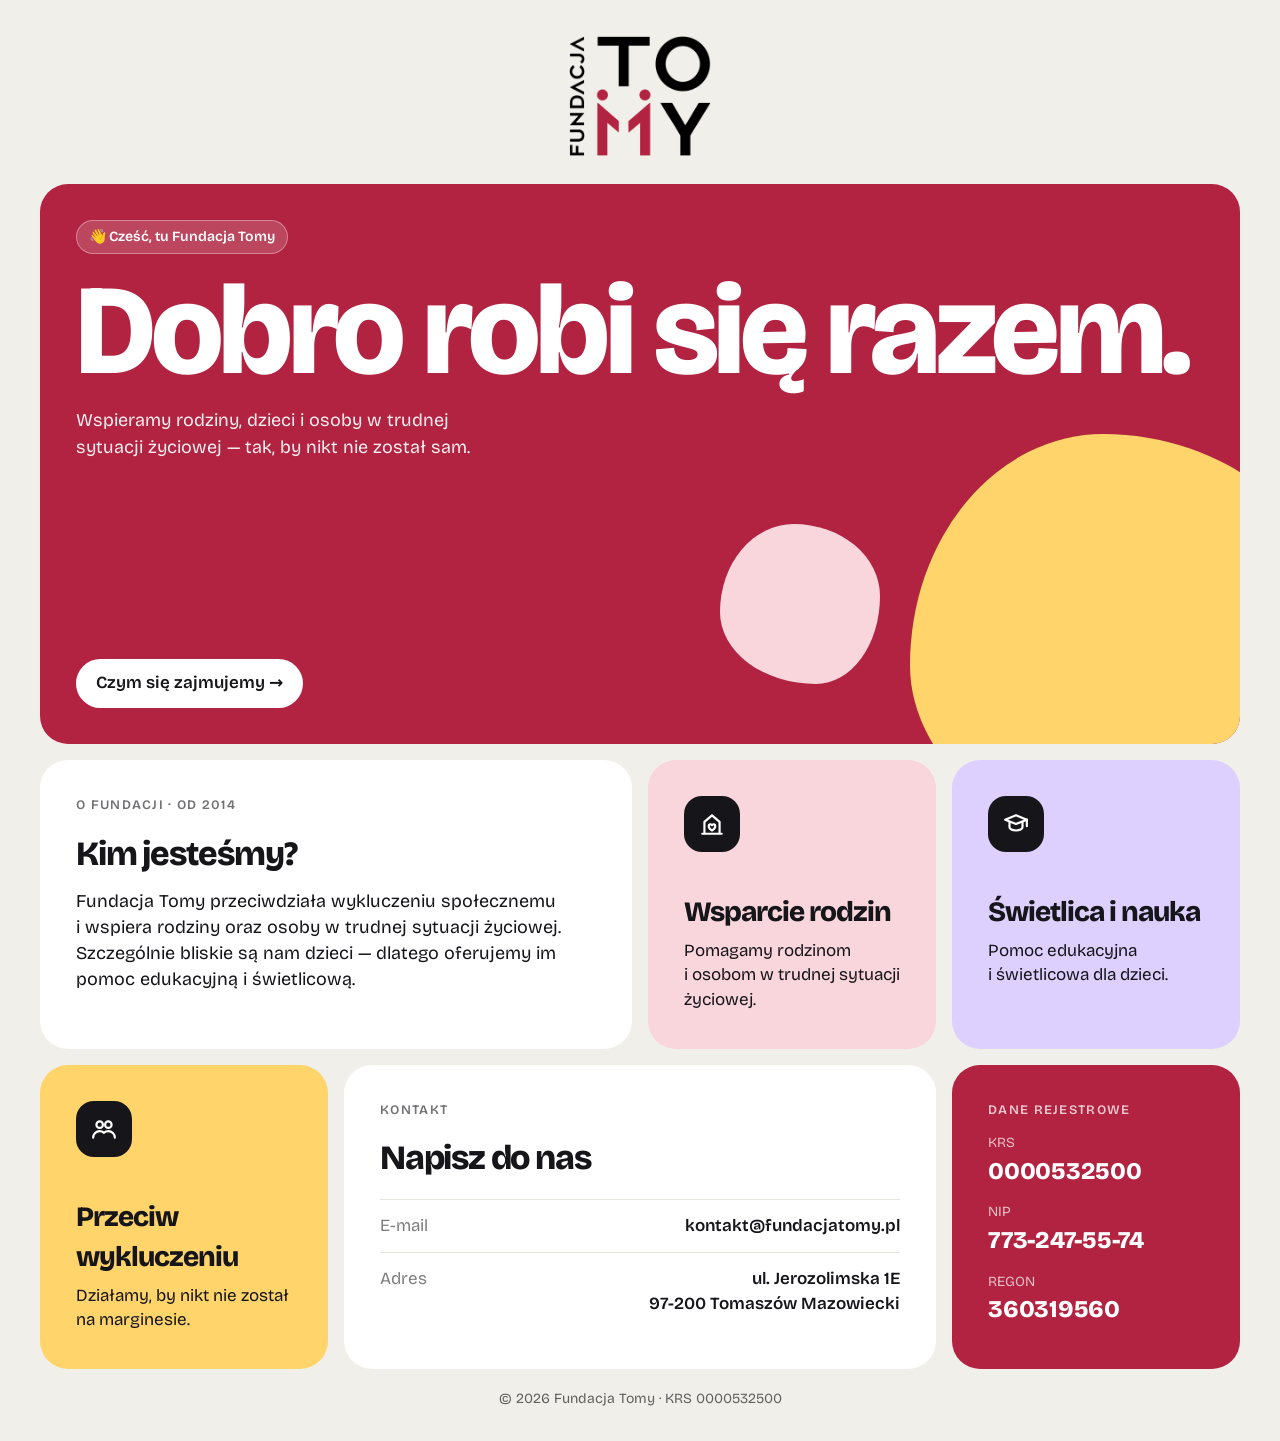
==== site/index.html @ cf445dc7 "Nagłówek: samo logo na środku, bez menu; kafelek z hasłem na całą szerokość Co-Authored-By: Claude O" ====
<!doctype html>
<html lang="pl">
<head>
  <meta charset="utf-8">
  <meta name="viewport" content="width=device-width, initial-scale=1">
  <title>Fundacja Tomy</title>
  <meta name="description" content="Fundacja Tomy przeciwdziała wykluczeniu społecznemu i wspiera rodziny oraz osoby w trudnej sytuacji życiowej, w tym dzieci – pomocą edukacyjną i świetlicową.">
  <meta name="theme-color" content="#b12341">
  <!-- Podgląd linku (Facebook, Messenger, WhatsApp, LinkedIn, X). Adres domeny: zmienić w 3 miejscach, jeśli będzie inny. -->
  <link rel="canonical" href="https://fundacjatomy.pl/">
  <meta property="og:type" content="website">
  <meta property="og:locale" content="pl_PL">
  <meta property="og:site_name" content="Fundacja Tomy">
  <meta property="og:title" content="Fundacja Tomy – Dobro robi się razem">
  <meta property="og:description" content="Wspieramy rodziny, dzieci i osoby w trudnej sytuacji życiowej.">
  <meta property="og:url" content="https://fundacjatomy.pl/">
  <meta property="og:image" content="https://fundacjatomy.pl/img/og-image.jpg">
  <meta property="og:image:width" content="1200">
  <meta property="og:image:height" content="630">
  <meta property="og:image:alt" content="Fundacja Tomy – Dobro robi się razem">
  <meta name="twitter:card" content="summary_large_image">
  <link rel="icon" href="favicon.ico" sizes="48x48">
  <link rel="icon" href="img/favicon.png" type="image/png" sizes="64x64">
  <link rel="icon" href="img/icon-512.png" type="image/png" sizes="512x512">
  <link rel="apple-touch-icon" href="img/apple-touch-icon.png">
  <link rel="preload" href="fonts/bricolage-latin.woff2" as="font" type="font/woff2" crossorigin>
  <link rel="stylesheet" href="css/style.css">
</head>
<body>

<header class="site-header">
  <div class="wrap">
    <div class="bar">
      <a class="lockup" href="/" data-home aria-label="Fundacja Tomy – strona główna">
        <img src="img/logo.png" alt="Fundacja Tomy" width="640" height="541">
      </a>
    </div>
  </div>
</header>

<main class="wrap bento">

  <section class="tile hero">
    <div class="hero-text">
      <span class="chip">👋 Cześć, tu Fundacja Tomy</span>
      <h1>Dobro robi się razem.</h1>
      <p>Wspieramy rodziny, dzieci i&nbsp;osoby w&nbsp;trudnej sytuacji życiowej — tak, by nikt nie został sam.</p>
    </div>
    <div class="hero-cta"><a class="btn light" href="#dzialania">Czym się zajmujemy →</a></div>
    <div class="blob" aria-hidden="true"></div>
    <div class="blob two" aria-hidden="true"></div>
  </section>

  <section class="tile about" id="o-fundacji">
    <div class="k">O fundacji · od 2014</div>
    <h2>Kim jesteśmy?</h2>
    <p>Fundacja Tomy przeciwdziała wykluczeniu społecznemu i&nbsp;wspiera rodziny oraz osoby w&nbsp;trudnej sytuacji życiowej. Szczególnie bliskie są nam dzieci — dlatego oferujemy im pomoc edukacyjną i&nbsp;świetlicową.</p>
  </section>

  <section class="tile act blush" id="dzialania">
    <div class="ico"><svg viewBox="0 0 24 24" aria-hidden="true"><path d="M3 21h18M5 21V10l7-6 7 6v11"/><path d="M12 18s-3-1.8-3-4a1.6 1.6 0 0 1 3-.9 1.6 1.6 0 0 1 3 .9c0 2.2-3 4-3 4z"/></svg></div>
    <h3>Wsparcie rodzin</h3>
    <p>Pomagamy rodzinom i&nbsp;osobom w&nbsp;trudnej sytuacji życiowej.</p>
  </section>

  <section class="tile act lilac">
    <div class="ico"><svg viewBox="0 0 24 24" aria-hidden="true"><path d="M2 8l10-4 10 4-10 4z"/><path d="M6 10v5c0 1.7 2.7 3 6 3s6-1.3 6-3v-5M22 8v6"/></svg></div>
    <h3>Świetlica i&nbsp;nauka</h3>
    <p>Pomoc edukacyjna i&nbsp;świetlicowa dla dzieci.</p>
  </section>

  <section class="tile act sun">
    <div class="ico"><svg viewBox="0 0 24 24" aria-hidden="true"><circle cx="8" cy="8" r="3"/><circle cx="16" cy="8" r="3"/><path d="M2 20c0-3.3 2.7-6 6-6 1.5 0 2.9.6 4 1.5a6 6 0 0 1 4-1.5c3.3 0 6 2.7 6 6"/></svg></div>
    <h3>Przeciw wykluczeniu</h3>
    <p>Działamy, by nikt nie został na marginesie.</p>
  </section>

  <section class="tile contact" id="kontakt">
    <div>
      <div class="k">Kontakt</div>
      <h2>Napisz do nas</h2>
    </div>
    <dl class="rows">
      <div class="row"><dt>E-mail</dt><dd><a href="mailto:kontakt@fundacjatomy.pl">kontakt@fundacjatomy.pl</a></dd></div>
      <div class="row"><dt>Adres</dt><dd>ul. Jerozolimska 1E<br>97-200 Tomaszów Mazowiecki</dd></div>
    </dl>
  </section>

  <section class="tile registry" aria-labelledby="dane">
    <div class="k" id="dane">Dane rejestrowe</div>
    <dl>
      <div><dt>KRS</dt><dd>0000532500</dd></div>
      <div><dt>NIP</dt><dd>773-247-55-74</dd></div>
      <div><dt>REGON</dt><dd>360319560</dd></div>
    </dl>
  </section>

</main>

<footer class="site-footer">
  <p>© <span id="year">2026</span> Fundacja Tomy · KRS 0000532500</p>
</footer>

<script src="js/main.js" defer></script>
</body>
</html>
---- site/css/style.css ----
/* Fundacja Tomy — wariant C (kafelki) */

@font-face {
  font-family: "Bricolage Grotesque";
  src: url("../fonts/bricolage-latin-ext.woff2") format("woff2");
  font-weight: 400 800;
  font-display: swap;
  unicode-range: U+0100-02BA, U+02BD-02C5, U+02C7-02CC, U+02CE-02D7, U+02DD-02FF, U+0304, U+0308, U+0329, U+1D00-1DBF, U+1E00-1E9F, U+1EF2-1EFF, U+2020, U+20A0-20AB, U+20AD-20C4, U+2113, U+2C60-2C7F, U+A720-A7FF;
}
@font-face {
  font-family: "Bricolage Grotesque";
  src: url("../fonts/bricolage-latin.woff2") format("woff2");
  font-weight: 400 800;
  font-display: swap;
  unicode-range: U+0000-00FF, U+0131, U+0152-0153, U+02BB-02BC, U+02C6, U+02DA, U+02DC, U+0304, U+0308, U+0329, U+2000-206F, U+20AC, U+2122, U+2191, U+2193, U+2212, U+2215, U+FEFF, U+FFFD;
}

:root {
  --bg: #f1efe9;
  --ink: #16161a;
  --brand: #b12341;   /* czerwień z logo */
  --blush: #f9d5dc;
  --sun: #ffd46b;
  --lilac: #ddd0ff;
  --line: #e6e4de;
  --r: 28px;
}

* { box-sizing: border-box; }
html { scroll-behavior: smooth; }
body {
  margin: 0;
  background: var(--bg);
  color: var(--ink);
  font-family: "Bricolage Grotesque", system-ui, sans-serif;
  font-size: 17px;
  line-height: 1.45;
  -webkit-font-smoothing: antialiased;
}
a { color: inherit; }
h1, h2, h3 { margin: 0; font-weight: 800; letter-spacing: -0.035em; }
section[id] { scroll-margin-top: 16px; }

.wrap { max-width: 1240px; margin: 0 auto; padding: 0 12px; }

/* ---------- nagłówek ---------- */
.site-header { padding: 20px 0 16px; }
.bar { display: flex; justify-content: center; }
.lockup { display: block; line-height: 0; }
.lockup img { height: 84px; width: auto; }

.btn {
  display: inline-flex; align-items: center; gap: 8px;
  background: var(--ink); color: #fff; text-decoration: none;
  font-weight: 600; border-radius: 999px; padding: 12px 20px;
  transition: transform .15s ease;
}
.btn:hover { transform: translateY(-2px); }
.btn.light { background: #fff; color: var(--ink); }

/* ---------- kafelki ---------- */
.bento { display: grid; gap: 12px; padding-bottom: 12px; }
.tile { border-radius: var(--r); padding: 24px; position: relative; overflow: hidden; }
.k { font-size: 13px; font-weight: 600; text-transform: uppercase; letter-spacing: .1em; opacity: .6; margin-bottom: 14px; }

/* hero */
.hero {
  background: var(--brand); color: #fff; min-height: 520px;
  display: flex; flex-direction: column; justify-content: space-between;
}
.hero-text, .hero-cta { position: relative; z-index: 1; }
.chip {
  display: inline-block; background: rgba(255, 255, 255, .16); border: 1px solid rgba(255, 255, 255, .35);
  border-radius: 999px; padding: 6px 12px; font-size: 14px; font-weight: 600; margin-bottom: 20px;
}
.hero h1 { font-size: clamp(50px, 14vw, 128px); line-height: .9; }
.hero p { font-size: 18px; max-width: 400px; margin: 18px 0 24px; opacity: .92; }
.blob {
  position: absolute; width: 200px; height: 200px; right: -60px; bottom: -60px;
  background: var(--sun); border-radius: 46% 54% 40% 60% / 55% 45% 55% 45%;
  animation: morph 9s ease-in-out infinite;
}
.blob.two { width: 90px; height: 90px; right: 150px; bottom: 30px; background: var(--blush); animation-duration: 12s; }
@keyframes morph {
  50% { border-radius: 60% 40% 55% 45% / 40% 60% 40% 60%; transform: rotate(25deg) scale(1.05); }
}

/* o fundacji */
.about { background: #fff; }
.about h2 { font-size: 34px; margin-bottom: 10px; }
.about p { margin: 0; font-size: 18px; max-width: 620px; }

/* działania */
.act h3 { font-size: 28px; margin: 40px 0 6px; }
.act p { margin: 0; }
.ico {
  width: 56px; height: 56px; border-radius: 18px; background: var(--ink);
  display: grid; place-items: center;
}
.ico svg { width: 26px; height: 26px; fill: none; stroke: #fff; stroke-width: 2; stroke-linecap: round; stroke-linejoin: round; }
.blush { background: var(--blush); }
.lilac { background: var(--lilac); }
.sun { background: var(--sun); }

/* kontakt */
.contact { background: #fff; display: flex; flex-direction: column; gap: 16px; }
.contact h2 { font-size: 34px; }
.rows { margin: 0; }
.row {
  display: flex; justify-content: space-between; gap: 4px 16px; flex-wrap: wrap;
  padding: 14px 0; border-top: 1px solid var(--line);
}
.row dt { opacity: .55; }
.row dd { margin: 0; font-weight: 600; text-align: right; }
.row a { text-decoration: none; }
.row a:hover { color: var(--brand); }

/* dane rejestrowe */
.registry { background: var(--brand); color: #fff; }
.registry .k { opacity: .75; }
.registry dl { margin: 0; display: grid; gap: 14px; }
.registry dt { font-size: 14px; opacity: .7; }
.registry dd { margin: 0; font-size: 24px; font-weight: 800; letter-spacing: -0.01em; }

.site-footer { padding: 20px 12px 32px; font-size: 14px; opacity: .65; text-align: center; }
.site-footer p { margin: 0; }

/* ---------- komputer ---------- */
@media (min-width: 900px) {
  .wrap { padding: 0 20px; }
  .site-header { padding: 36px 0 28px; }

  .bento { grid-template-columns: repeat(4, 1fr); gap: 16px; }
  .tile { padding: 36px; }

  .hero { grid-column: 1 / -1; min-height: 560px; }
  .blob { width: 420px; height: 420px; right: -90px; bottom: -110px; }
  .blob.two { width: 160px; height: 160px; right: 360px; bottom: 60px; }
  .lockup img { height: 120px; }

  .about { grid-column: span 2; }
  .contact { grid-column: span 2; }
}

@media (prefers-reduced-motion: reduce) {
  .blob { animation: none; }
  html { scroll-behavior: auto; }
}

/* strona 404 */
@media (min-width: 900px) {
  .hero.error { min-height: 560px; }
}
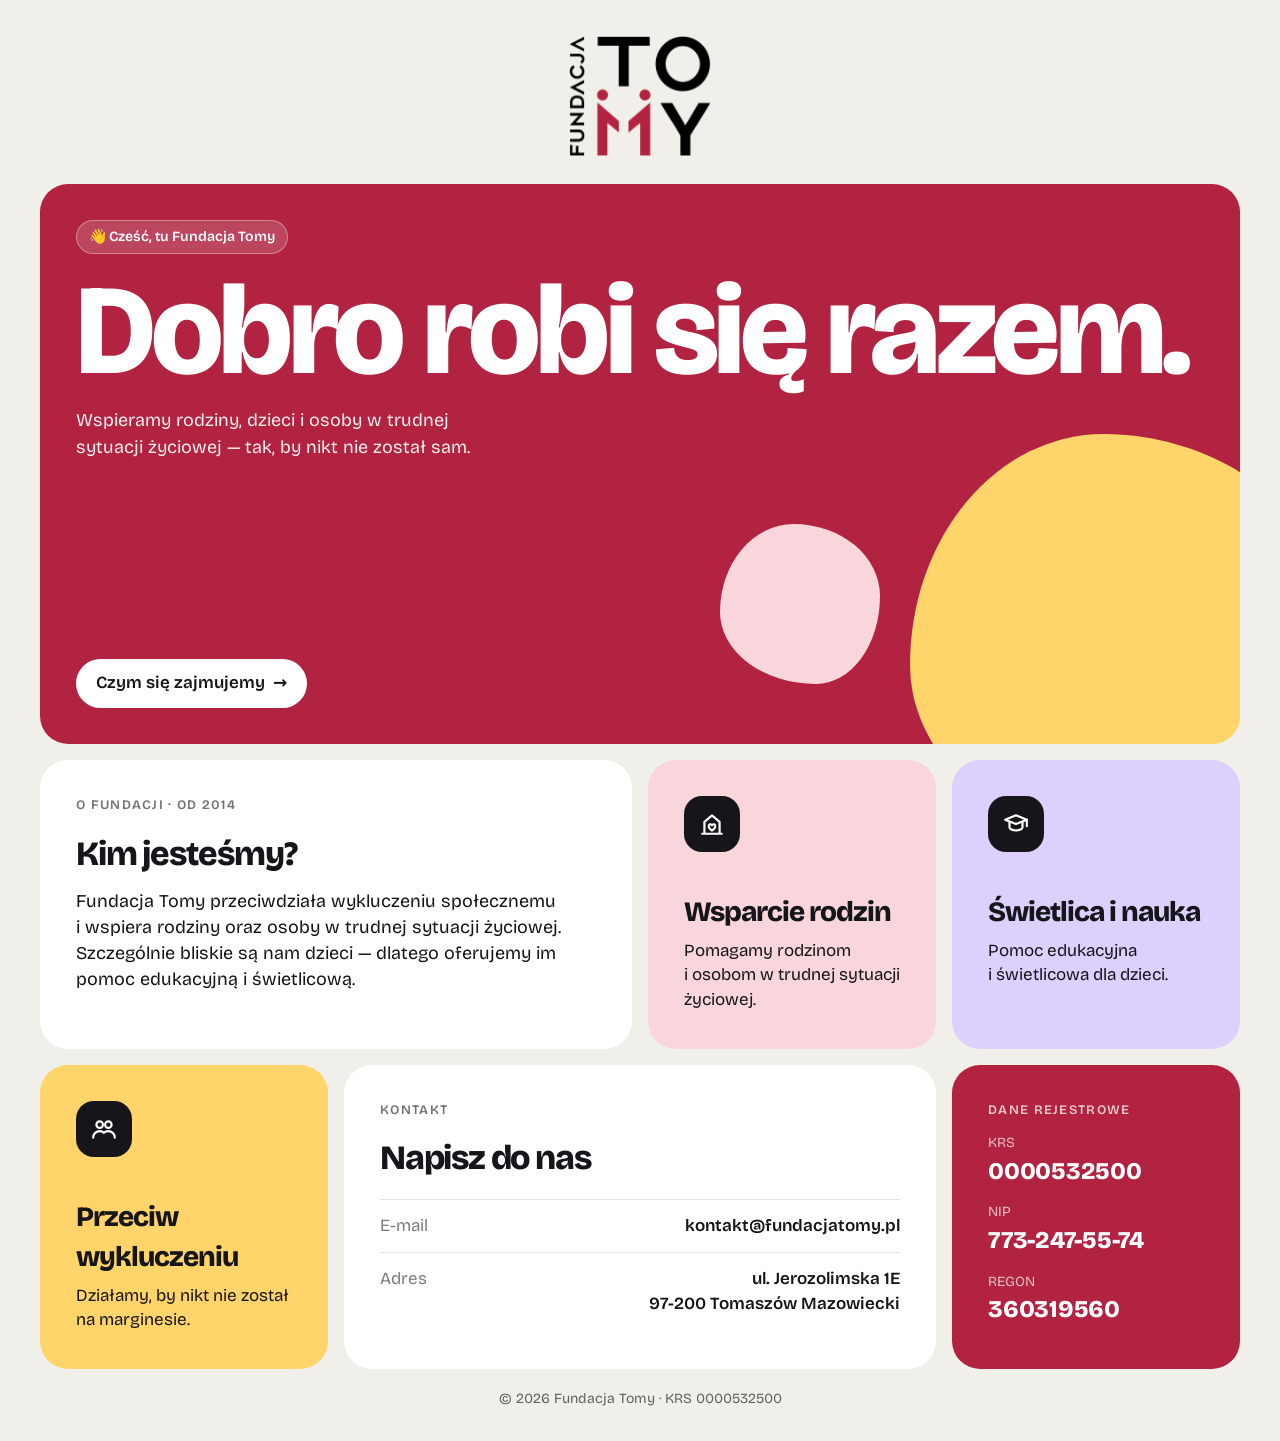
==== commit 8553b874: "Delikatne animacje: logo, hasło słowo po słowie, kafelki przy przewijaniu, ikony, hover, ruch plamy " ====
--- a/site/index.html
+++ b/site/index.html
@@ -14,9 +14,10 @@
   <meta property="og:title" content="Fundacja Tomy – Dobro robi się razem">
   <meta property="og:description" content="Wspieramy rodziny, dzieci i osoby w trudnej sytuacji życiowej.">
   <meta property="og:url" content="https://fundacjatomy.pl/">
-  <meta property="og:image" content="https://fundacjatomy.pl/img/og-image.jpg">
-  <meta property="og:image:width" content="1200">
-  <meta property="og:image:height" content="630">
+  <meta property="og:image" content="https://fundacjatomy.pl/img/og-image.png">
+  <meta property="og:image:type" content="image/png">
+  <meta property="og:image:width" content="2400">
+  <meta property="og:image:height" content="1260">
   <meta property="og:image:alt" content="Fundacja Tomy – Dobro robi się razem">
   <meta name="twitter:card" content="summary_large_image">
   <link rel="icon" href="favicon.ico" sizes="48x48">
@@ -25,6 +26,16 @@
   <link rel="apple-touch-icon" href="img/apple-touch-icon.png">
   <link rel="preload" href="fonts/bricolage-latin.woff2" as="font" type="font/woff2" crossorigin>
   <link rel="stylesheet" href="css/style.css">
+  <script>
+    /* Animacje kafelków przy przewijaniu: włącz od razu (bez mignięcia treści),
+       ale tylko gdy ktoś nie wyłączył animacji w systemie. Zabezpieczenie: jeśli
+       js/main.js się nie wczyta, po 3 s treść i tak się pokaże. */
+    (function (d) {
+      if (!window.matchMedia || matchMedia('(prefers-reduced-motion: reduce)').matches || !('IntersectionObserver' in window)) return;
+      d.classList.add('js-anim');
+      setTimeout(function () { if (!d.classList.contains('anim-ready')) d.classList.remove('js-anim'); }, 3000);
+    })(document.documentElement);
+  </script>
 </head>
 <body>
 
@@ -43,10 +54,10 @@
   <section class="tile hero">
     <div class="hero-text">
       <span class="chip">👋 Cześć, tu Fundacja Tomy</span>
-      <h1>Dobro robi się razem.</h1>
+      <h1><span class="w" style="--i:0">Dobro</span> <span class="w" style="--i:1">robi</span> <span class="w" style="--i:2">się</span> <span class="w" style="--i:3">razem.</span></h1>
       <p>Wspieramy rodziny, dzieci i&nbsp;osoby w&nbsp;trudnej sytuacji życiowej — tak, by nikt nie został sam.</p>
     </div>
-    <div class="hero-cta"><a class="btn light" href="#dzialania">Czym się zajmujemy →</a></div>
+    <div class="hero-cta"><a class="btn light" href="#dzialania">Czym się zajmujemy <span class="arr" aria-hidden="true">→</span></a></div>
     <div class="blob" aria-hidden="true"></div>
     <div class="blob two" aria-hidden="true"></div>
   </section>
--- a/site/css/style.css
+++ b/site/css/style.css
@@ -65,7 +65,11 @@
 
 /* hero */
 .hero {
-  background: var(--brand); color: #fff; min-height: 520px;
+  /* W prawym dolnym rogu, pod żółtą plamą, tło też jest żółte: inaczej na zaokrąglonej
+     krawędzi rogu prześwituje cienka czerwona obwódka spod plamy. */
+  --under-blob: 125px; /* promień żółtego pola w rogu – zawsze mniejszy niż plama */
+  background: radial-gradient(circle at 100% 100%, var(--sun) 0 var(--under-blob), var(--brand) calc(var(--under-blob) + 1px));
+  color: #fff; min-height: 520px;
   display: flex; flex-direction: column; justify-content: space-between;
 }
 .hero-text, .hero-cta { position: relative; z-index: 1; }
@@ -133,7 +137,7 @@
   .bento { grid-template-columns: repeat(4, 1fr); gap: 16px; }
   .tile { padding: 36px; }
 
-  .hero { grid-column: 1 / -1; min-height: 560px; }
+  .hero { grid-column: 1 / -1; min-height: 560px; --under-blob: 180px; }
   .blob { width: 420px; height: 420px; right: -90px; bottom: -110px; }
   .blob.two { width: 160px; height: 160px; right: 360px; bottom: 60px; }
   .lockup img { height: 120px; }
@@ -151,3 +155,58 @@
 @media (min-width: 900px) {
   .hero.error { min-height: 560px; }
 }
+
+/* ---------- animacje ---------- */
+
+/* Logo: łagodne pojawienie się */
+.lockup img { animation: a-logo .9s cubic-bezier(.2,.7,.2,1) both; }
+@keyframes a-logo { from { opacity: 0; transform: translateY(-8px) scale(.94); } }
+
+/* Hasło: słowa wjeżdżają po kolei; potem opis i przycisk */
+.hero h1 .w {
+  display: inline-block; opacity: 0; transform: translateY(.4em);
+  animation: a-word .8s cubic-bezier(.2,.7,.2,1) forwards;
+  animation-delay: calc(300ms + var(--i) * 110ms);
+}
+@keyframes a-word { to { opacity: 1; transform: none; } }
+.hero .chip { animation: a-fade .8s ease .15s both; }
+.hero p { animation: a-fade .8s ease .75s both; }
+.hero-cta { animation: a-fade .8s ease .9s both; }
+@keyframes a-fade { from { opacity: 0; transform: translateY(10px); } }
+
+/* Kafelki: pojawiają się przy przewijaniu, po kolei (klasy ustawia js/main.js) */
+.js-anim .tile:not(.hero) {
+  opacity: 0; transform: translateY(28px);
+  transition: opacity .7s ease, transform .8s cubic-bezier(.2,.7,.2,1);
+  transition-delay: var(--d, 0ms);
+}
+.js-anim .tile.is-in { opacity: 1; transform: none; }
+
+/* Ikony: jedno krótkie „podskoczenie”, gdy kafelek się pojawi */
+.js-anim .tile.is-in .ico { animation: a-pop .6s cubic-bezier(.3,1.6,.5,1) both; animation-delay: calc(var(--d, 0ms) + 250ms); }
+@keyframes a-pop { from { transform: scale(.6) rotate(-12deg); } }
+
+/* Różowa plama: ruch przy przewijaniu (ustawia js/main.js przez właściwość translate) */
+.blob.two { will-change: translate; }
+
+/* Najechanie myszką (tylko urządzenia z myszką) */
+@media (hover: hover) {
+  .tile.act, .tile.about, .tile.contact, .tile.registry { transition: transform .35s cubic-bezier(.2,.7,.2,1), box-shadow .35s ease; }
+  /* po zakończeniu wjazdu (klasa .settled) kafelek reaguje na mysz od razu, bez opóźnienia */
+  .js-anim .tile.settled { transition: transform .35s cubic-bezier(.2,.7,.2,1), box-shadow .35s ease; transition-delay: 0ms; }
+  .tile.act:hover, .tile.about:hover, .tile.contact:hover, .tile.registry:hover { transform: translateY(-6px); box-shadow: 0 18px 40px rgba(0,0,0,.08); }
+  .ico { transition: transform .35s cubic-bezier(.3,1.6,.5,1); }
+  .tile.act:hover .ico { transform: rotate(-8deg) scale(1.1); }
+  .btn .arr { display: inline-block; transition: transform .25s ease; }
+  .btn:hover .arr { transform: translateX(5px); }
+  .btn:hover .arr.back { transform: translateX(-5px); }
+  .row dd a { background: linear-gradient(currentColor, currentColor) 0 100% / 0 1px no-repeat; transition: background-size .3s ease; }
+  .row dd a:hover { background-size: 100% 1px; }
+}
+
+/* Osoby, które w systemie wyłączyły animacje, nie zobaczą żadnej z nich */
+@media (prefers-reduced-motion: reduce) {
+  .lockup img, .hero h1 .w, .hero .chip, .hero p, .hero-cta, .tile .ico { animation: none !important; opacity: 1 !important; transform: none !important; }
+  .tile, .ico, .btn .arr { transition: none !important; }
+  .tile:hover, .tile:hover .ico, .btn:hover .arr { transform: none !important; }
+}
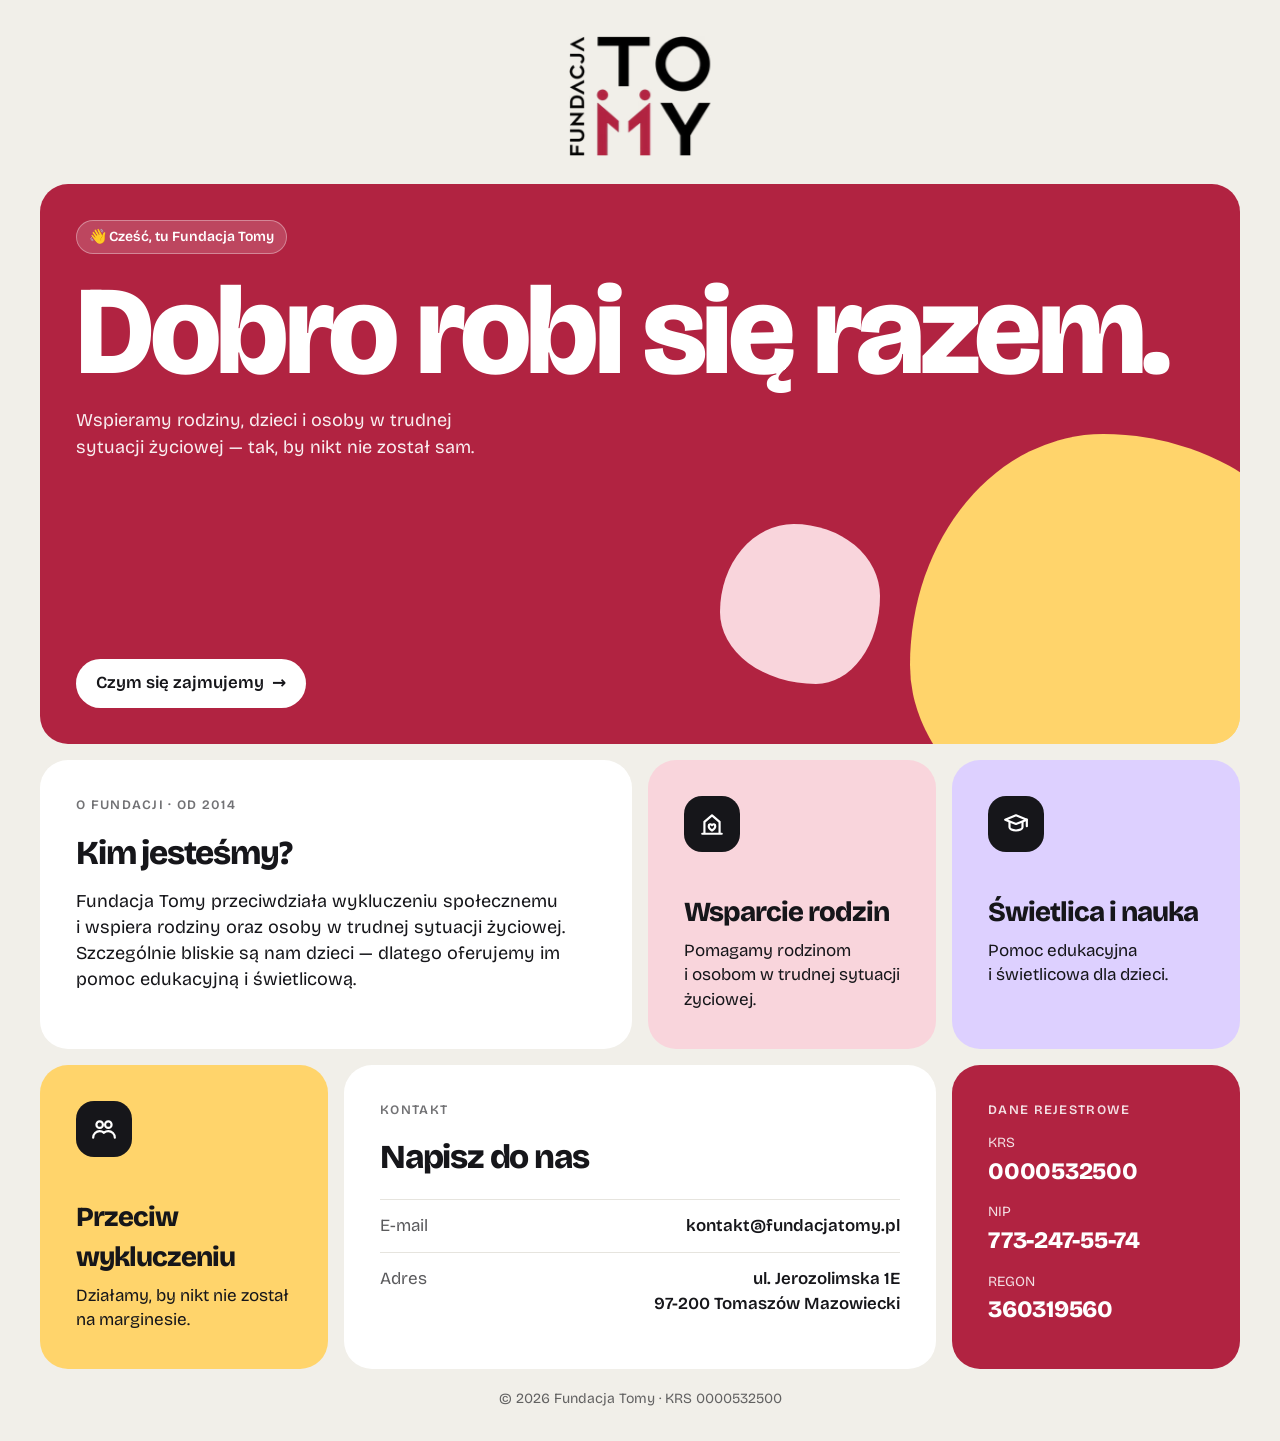
==== commit 62e923a0: "Poprawki według Modern Web Guidance: kontrast, animacje, logo, typografia - Kontrast etykiet (E-mail" ====
--- a/site/index.html
+++ b/site/index.html
@@ -3,6 +3,8 @@
 <head>
   <meta charset="utf-8">
   <meta name="viewport" content="width=device-width, initial-scale=1">
+  <!-- iOS/Safari: nie zamieniaj numerów (KRS, NIP, REGON) na linki do dzwonienia -->
+  <meta name="format-detection" content="telephone=no">
   <title>Fundacja Tomy</title>
   <meta name="description" content="Fundacja Tomy przeciwdziała wykluczeniu społecznemu i wspiera rodziny oraz osoby w trudnej sytuacji życiowej, w tym dzieci – pomocą edukacyjną i świetlicową.">
   <meta name="theme-color" content="#b12341">
@@ -25,7 +27,42 @@
   <link rel="icon" href="img/icon-512.png" type="image/png" sizes="512x512">
   <link rel="apple-touch-icon" href="img/apple-touch-icon.png">
   <link rel="preload" href="fonts/bricolage-latin.woff2" as="font" type="font/woff2" crossorigin>
-  <link rel="stylesheet" href="css/style.css">
+  <link rel="stylesheet" href="css/style.css?v=__HASH__">
+  <!-- Dane o fundacji dla wyszukiwarek (e-mail celowo pominięty — ochrona przed spamem) -->
+  <script type="application/ld+json">
+{
+    "@context": "https://schema.org",
+    "@type": "NGO",
+    "name": "Fundacja Tomy",
+    "url": "https://fundacjatomy.pl/",
+    "logo": "https://fundacjatomy.pl/img/logo.png",
+    "image": "https://fundacjatomy.pl/img/og-image.png",
+    "description": "Fundacja Tomy przeciwdziała wykluczeniu społecznemu i wspiera rodziny oraz osoby w trudnej sytuacji życiowej, w tym dzieci – pomocą edukacyjną i świetlicową.",
+    "foundingDate": "2014",
+    "address": {
+      "@type": "PostalAddress",
+      "streetAddress": "ul. Jerozolimska 1E",
+      "postalCode": "97-200",
+      "addressLocality": "Tomaszów Mazowiecki",
+      "addressCountry": "PL"
+    },
+    "taxID": "7732475574",
+    "identifier": [
+      {
+        "@type": "PropertyValue",
+        "propertyID": "KRS",
+        "value": "0000532500"
+      },
+      {
+        "@type": "PropertyValue",
+        "propertyID": "REGON",
+        "value": "360319560"
+      }
+    ]
+  }
+  </script>
+  <!-- Statystyki odwiedzin (bez plików cookies) -->
+  <script defer src="https://mws03-53316.wykr.es/script.js" data-website-id="fbcc245c-0dd4-407d-a402-e02e55973292"></script>
   <script>
     /* Animacje kafelków przy przewijaniu: włącz od razu (bez mignięcia treści),
        ale tylko gdy ktoś nie wyłączył animacji w systemie. Zabezpieczenie: jeśli
@@ -43,7 +80,11 @@
   <div class="wrap">
     <div class="bar">
       <a class="lockup" href="/" data-home aria-label="Fundacja Tomy – strona główna">
-        <img src="img/logo.png" alt="Fundacja Tomy" width="640" height="541">
+        <picture>
+          <source type="image/avif" srcset="img/logo-150.avif 150w, img/logo-300.avif 300w" sizes="(min-width: 900px) 142px, 100px">
+          <source type="image/webp" srcset="img/logo-150.webp 150w, img/logo-300.webp 300w" sizes="(min-width: 900px) 142px, 100px">
+          <img src="img/logo-300.png" alt="Fundacja Tomy" width="300" height="254">
+        </picture>
       </a>
     </div>
   </div>
@@ -92,7 +133,7 @@
       <h2>Napisz do nas</h2>
     </div>
     <dl class="rows">
-      <div class="row"><dt>E-mail</dt><dd><a href="mailto:kontakt@fundacjatomy.pl">kontakt@fundacjatomy.pl</a></dd></div>
+      <div class="row"><dt>E-mail</dt><dd><a class="js-mail" data-u="tkatnok" data-d="lp.ymotajcadnuf" href="#kontakt">kontakt (małpa) fundacjatomy.pl</a></dd></div>
       <div class="row"><dt>Adres</dt><dd>ul. Jerozolimska 1E<br>97-200 Tomaszów Mazowiecki</dd></div>
     </dl>
   </section>
@@ -112,6 +153,6 @@
   <p>© <span id="year">2026</span> Fundacja Tomy · KRS 0000532500</p>
 </footer>
 
-<script src="js/main.js" defer></script>
+<script src="js/main.js?v=__HASH__" defer></script>
 </body>
 </html>
--- a/site/css/style.css
+++ b/site/css/style.css
@@ -27,18 +27,22 @@
 }
 
 * { box-sizing: border-box; }
-html { scroll-behavior: smooth; }
 body {
   margin: 0;
   background: var(--bg);
   color: var(--ink);
   font-family: "Bricolage Grotesque", system-ui, sans-serif;
-  font-size: 17px;
+  /* Rozmiary pisma w rem: strona uwzględnia powiększenie czcionki ustawione w przeglądarce (1rem = zwykle 16px) */
+  font-size: 1.0625rem; /* 17px */
+  /* Zanim wczyta się Bricolage, czcionka zastępcza jest skalowana do tej samej wysokości małych liter
+     (0.52 = wysokość „x” w Bricolage), więc tekst prawie nie przeskakuje przy podmianie czcionki. */
+  font-size-adjust: 0.52;
   line-height: 1.45;
   -webkit-font-smoothing: antialiased;
 }
 a { color: inherit; }
-h1, h2, h3 { margin: 0; font-weight: 800; letter-spacing: -0.035em; }
+h1, h2, h3 { margin: 0; font-weight: 800; letter-spacing: -0.035em; text-wrap: balance; }
+p { text-wrap: pretty; } /* bez pojedynczego słowa w ostatniej linii */
 section[id] { scroll-margin-top: 16px; }
 
 .wrap { max-width: 1240px; margin: 0 auto; padding: 0 12px; }
@@ -53,15 +57,13 @@
   display: inline-flex; align-items: center; gap: 8px;
   background: var(--ink); color: #fff; text-decoration: none;
   font-weight: 600; border-radius: 999px; padding: 12px 20px;
-  transition: transform .15s ease;
-}
-.btn:hover { transform: translateY(-2px); }
+}
 .btn.light { background: #fff; color: var(--ink); }
 
 /* ---------- kafelki ---------- */
 .bento { display: grid; gap: 12px; padding-bottom: 12px; }
 .tile { border-radius: var(--r); padding: 24px; position: relative; overflow: hidden; }
-.k { font-size: 13px; font-weight: 600; text-transform: uppercase; letter-spacing: .1em; opacity: .6; margin-bottom: 14px; }
+.k { font-size: .8125rem; font-weight: 600; text-transform: uppercase; letter-spacing: .1em; opacity: .6; margin-bottom: 14px; }
 
 /* hero */
 .hero {
@@ -75,27 +77,25 @@
 .hero-text, .hero-cta { position: relative; z-index: 1; }
 .chip {
   display: inline-block; background: rgba(255, 255, 255, .16); border: 1px solid rgba(255, 255, 255, .35);
-  border-radius: 999px; padding: 6px 12px; font-size: 14px; font-weight: 600; margin-bottom: 20px;
-}
-.hero h1 { font-size: clamp(50px, 14vw, 128px); line-height: .9; }
-.hero p { font-size: 18px; max-width: 400px; margin: 18px 0 24px; opacity: .92; }
+  border-radius: 999px; padding: 6px 12px; font-size: .875rem; font-weight: 600; margin-bottom: 20px;
+}
+/* Rośnie z szerokością ekranu, ale w granicach 52–128px; część w rem sprawia, że reaguje też na powiększenie */
+.hero h1 { font-size: clamp(3.25rem, .5rem + 12.5vw, 8rem); line-height: .9; }
+.hero h1 .w { display: inline-block; }
+.hero p { font-size: 1.125rem; max-width: 400px; margin: 18px 0 24px; opacity: .92; }
 .blob {
   position: absolute; width: 200px; height: 200px; right: -60px; bottom: -60px;
   background: var(--sun); border-radius: 46% 54% 40% 60% / 55% 45% 55% 45%;
-  animation: morph 9s ease-in-out infinite;
-}
-.blob.two { width: 90px; height: 90px; right: 150px; bottom: 30px; background: var(--blush); animation-duration: 12s; }
-@keyframes morph {
-  50% { border-radius: 60% 40% 55% 45% / 40% 60% 40% 60%; transform: rotate(25deg) scale(1.05); }
-}
+}
+.blob.two { width: 90px; height: 90px; right: 150px; bottom: 30px; background: var(--blush); }
 
 /* o fundacji */
 .about { background: #fff; }
-.about h2 { font-size: 34px; margin-bottom: 10px; }
-.about p { margin: 0; font-size: 18px; max-width: 620px; }
+.about h2 { font-size: 2.125rem; margin-bottom: 10px; }
+.about p { margin: 0; font-size: 1.125rem; max-width: 620px; }
 
 /* działania */
-.act h3 { font-size: 28px; margin: 40px 0 6px; }
+.act h3 { font-size: 1.75rem; margin: 40px 0 6px; }
 .act p { margin: 0; }
 .ico {
   width: 56px; height: 56px; border-radius: 18px; background: var(--ink);
@@ -108,25 +108,25 @@
 
 /* kontakt */
 .contact { background: #fff; display: flex; flex-direction: column; gap: 16px; }
-.contact h2 { font-size: 34px; }
+.contact h2 { font-size: 2.125rem; }
 .rows { margin: 0; }
 .row {
   display: flex; justify-content: space-between; gap: 4px 16px; flex-wrap: wrap;
   padding: 14px 0; border-top: 1px solid var(--line);
 }
-.row dt { opacity: .55; }
+.row dt { opacity: .7; } /* nie mniej niż .7 – inaczej za słaby kontrast */
 .row dd { margin: 0; font-weight: 600; text-align: right; }
 .row a { text-decoration: none; }
 .row a:hover { color: var(--brand); }
 
-/* dane rejestrowe */
+/* dane rejestrowe (przezroczystość nie mniejsza niż .85 – inaczej za słaby kontrast na czerwieni) */
 .registry { background: var(--brand); color: #fff; }
-.registry .k { opacity: .75; }
+.registry .k { opacity: .85; }
 .registry dl { margin: 0; display: grid; gap: 14px; }
-.registry dt { font-size: 14px; opacity: .7; }
-.registry dd { margin: 0; font-size: 24px; font-weight: 800; letter-spacing: -0.01em; }
-
-.site-footer { padding: 20px 12px 32px; font-size: 14px; opacity: .65; text-align: center; }
+.registry dt { font-size: .875rem; opacity: .85; }
+.registry dd { margin: 0; font-size: 1.5rem; font-weight: 800; letter-spacing: -0.01em; }
+
+.site-footer { padding: 20px 12px 32px; font-size: .875rem; opacity: .65; text-align: center; }
 .site-footer p { margin: 0; }
 
 /* ---------- komputer ---------- */
@@ -146,67 +146,85 @@
   .contact { grid-column: span 2; }
 }
 
-@media (prefers-reduced-motion: reduce) {
-  .blob { animation: none; }
-  html { scroll-behavior: auto; }
-}
-
 /* strona 404 */
 @media (min-width: 900px) {
   .hero.error { min-height: 560px; }
 }
 
-/* ---------- animacje ---------- */
-
-/* Logo: łagodne pojawienie się */
-.lockup img { animation: a-logo .9s cubic-bezier(.2,.7,.2,1) both; }
-@keyframes a-logo { from { opacity: 0; transform: translateY(-8px) scale(.94); } }
-
-/* Hasło: słowa wjeżdżają po kolei; potem opis i przycisk */
-.hero h1 .w {
-  display: inline-block; opacity: 0; transform: translateY(.4em);
-  animation: a-word .8s cubic-bezier(.2,.7,.2,1) forwards;
-  animation-delay: calc(300ms + var(--i) * 110ms);
-}
-@keyframes a-word { to { opacity: 1; transform: none; } }
-.hero .chip { animation: a-fade .8s ease .15s both; }
-.hero p { animation: a-fade .8s ease .75s both; }
-.hero-cta { animation: a-fade .8s ease .9s both; }
-@keyframes a-fade { from { opacity: 0; transform: translateY(10px); } }
-
-/* Kafelki: pojawiają się przy przewijaniu, po kolei (klasy ustawia js/main.js) */
-.js-anim .tile:not(.hero) {
-  opacity: 0; transform: translateY(28px);
-  transition: opacity .7s ease, transform .8s cubic-bezier(.2,.7,.2,1);
-  transition-delay: var(--d, 0ms);
-}
-.js-anim .tile.is-in { opacity: 1; transform: none; }
-
-/* Ikony: jedno krótkie „podskoczenie”, gdy kafelek się pojawi */
-.js-anim .tile.is-in .ico { animation: a-pop .6s cubic-bezier(.3,1.6,.5,1) both; animation-delay: calc(var(--d, 0ms) + 250ms); }
-@keyframes a-pop { from { transform: scale(.6) rotate(-12deg); } }
-
-/* Różowa plama: ruch przy przewijaniu (ustawia js/main.js przez właściwość translate) */
-.blob.two { will-change: translate; }
-
-/* Najechanie myszką (tylko urządzenia z myszką) */
+/* Najechanie myszką (tylko urządzenia z myszką) – bez ruchu, więc dla wszystkich */
 @media (hover: hover) {
+  .tile.act, .tile.about, .tile.contact, .tile.registry { transition: box-shadow .35s ease; }
+  .tile.act:hover, .tile.about:hover, .tile.contact:hover, .tile.registry:hover { box-shadow: 0 18px 40px rgba(0,0,0,.08); }
+  .row dd a { background: linear-gradient(currentColor, currentColor) 0 100% / 0 1px no-repeat; transition: background-size .3s ease; }
+  .row dd a:hover { background-size: 100% 1px; }
+}
+
+/* ---------- animacje ----------
+   Wszystko poniżej działa tylko wtedy, gdy ktoś NIE wyłączył animacji w systemie.
+   Domyślnie strona jest nieruchoma, a ruch jest dodatkiem. */
+@media (prefers-reduced-motion: no-preference) {
+  html { scroll-behavior: smooth; }
+
+  /* Logo: łagodne pojawienie się */
+  .lockup img { animation: a-logo .9s cubic-bezier(.2,.7,.2,1) both; }
+  @keyframes a-logo { from { opacity: 0; transform: translateY(-8px) scale(.94); } }
+
+  /* Hasło: słowa wjeżdżają po kolei; potem opis i przycisk */
+  .hero h1 .w {
+    animation: a-word .8s cubic-bezier(.2,.7,.2,1) both;
+    animation-delay: calc(300ms + var(--i) * 110ms);
+  }
+  @keyframes a-word { from { opacity: 0; transform: translateY(.4em); } }
+  .hero .chip { animation: a-fade .8s ease .15s both; }
+  .hero p { animation: a-fade .8s ease .75s both; }
+  .hero-cta { animation: a-fade .8s ease .9s both; }
+  @keyframes a-fade { from { opacity: 0; transform: translateY(10px); } }
+
+  /* Plamy: jedna zmiana kształtu po wejściu na stronę, potem stoją */
+  .blob { animation: morph 9s ease-in-out; }
+  .blob.two { animation-duration: 12s; }
+  @keyframes morph {
+    50% { border-radius: 60% 40% 55% 45% / 40% 60% 40% 60%; transform: rotate(25deg) scale(1.05); }
+  }
+
+  /* Różowa plama: przy przewijaniu unosi się szybciej niż strona (efekt głębi).
+     Robi to sama przeglądarka (animacja sterowana przewijaniem); w starszych przeglądarkach
+     to samo robi js/main.js. Żółta plama stoi w miejscu — zakrywa róg kafelka (patrz .hero). */
+  .blob.two { will-change: translate; }
+  @supports ((animation-timeline: scroll()) and (animation-range: entry)) {
+    .hero .blob.two {
+      animation: morph 12s ease-in-out, a-rise linear both;
+      /* timeline i range po skrócie "animation", bo skrót by je wyzerował */
+      animation-timeline: auto, scroll(root);
+      animation-range: normal, 0px 900px;
+    }
+    @keyframes a-rise { to { translate: 0 -225px; } }
+  }
+
+  /* Kafelki: pojawiają się przy przewijaniu, po kolei (klasy ustawia js/main.js) */
+  .js-anim .tile:not(.hero) {
+    opacity: 0; transform: translateY(28px);
+    transition: opacity .7s ease, transform .8s cubic-bezier(.2,.7,.2,1);
+    transition-delay: var(--d, 0ms);
+  }
+  .js-anim .tile.is-in { opacity: 1; transform: none; }
+
+  /* Ikony: jedno krótkie „podskoczenie”, gdy kafelek się pojawi */
+  .js-anim .tile.is-in .ico { animation: a-pop .6s cubic-bezier(.3,1.6,.5,1) both; animation-delay: calc(var(--d, 0ms) + 250ms); }
+  @keyframes a-pop { from { transform: scale(.6) rotate(-12deg); } }
+}
+
+/* Ruch po najechaniu myszką */
+@media (hover: hover) and (prefers-reduced-motion: no-preference) {
+  .btn { transition: transform .15s ease; }
+  .btn:hover { transform: translateY(-2px); }
   .tile.act, .tile.about, .tile.contact, .tile.registry { transition: transform .35s cubic-bezier(.2,.7,.2,1), box-shadow .35s ease; }
   /* po zakończeniu wjazdu (klasa .settled) kafelek reaguje na mysz od razu, bez opóźnienia */
   .js-anim .tile.settled { transition: transform .35s cubic-bezier(.2,.7,.2,1), box-shadow .35s ease; transition-delay: 0ms; }
-  .tile.act:hover, .tile.about:hover, .tile.contact:hover, .tile.registry:hover { transform: translateY(-6px); box-shadow: 0 18px 40px rgba(0,0,0,.08); }
+  .tile.act:hover, .tile.about:hover, .tile.contact:hover, .tile.registry:hover { transform: translateY(-6px); }
   .ico { transition: transform .35s cubic-bezier(.3,1.6,.5,1); }
   .tile.act:hover .ico { transform: rotate(-8deg) scale(1.1); }
   .btn .arr { display: inline-block; transition: transform .25s ease; }
   .btn:hover .arr { transform: translateX(5px); }
   .btn:hover .arr.back { transform: translateX(-5px); }
-  .row dd a { background: linear-gradient(currentColor, currentColor) 0 100% / 0 1px no-repeat; transition: background-size .3s ease; }
-  .row dd a:hover { background-size: 100% 1px; }
-}
-
-/* Osoby, które w systemie wyłączyły animacje, nie zobaczą żadnej z nich */
-@media (prefers-reduced-motion: reduce) {
-  .lockup img, .hero h1 .w, .hero .chip, .hero p, .hero-cta, .tile .ico { animation: none !important; opacity: 1 !important; transform: none !important; }
-  .tile, .ico, .btn .arr { transition: none !important; }
-  .tile:hover, .tile:hover .ico, .btn:hover .arr { transform: none !important; }
-}
+}
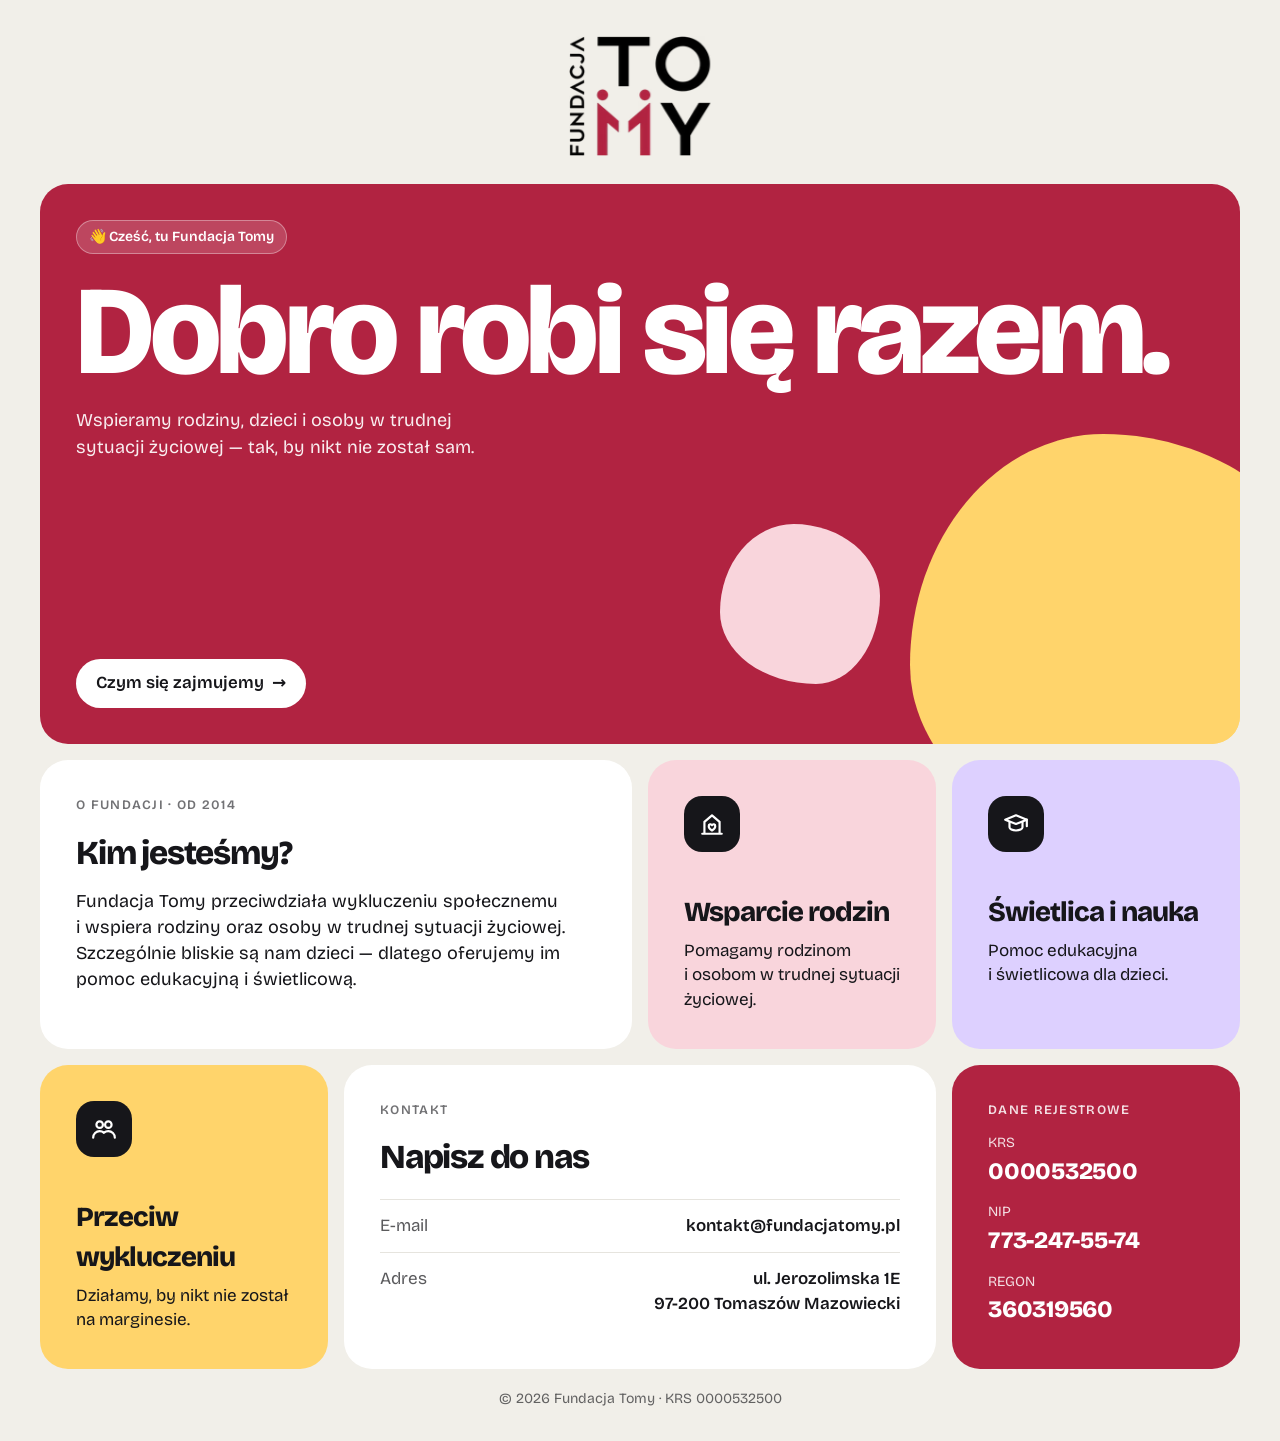
==== commit ff191f25: "Tryb ciemny, odporność na powiększony tekst, wysoki kontrast i CSP - Tryb ciemny według ustawień sys" ====
--- a/site/index.html
+++ b/site/index.html
@@ -5,6 +5,9 @@
   <meta name="viewport" content="width=device-width, initial-scale=1">
   <!-- iOS/Safari: nie zamieniaj numerów (KRS, NIP, REGON) na linki do dzwonienia -->
   <meta name="format-detection" content="telephone=no">
+  <!-- Jasny i ciemny wygląd według ustawień systemu; rozmiar tekstu według ustawień systemu (Android, Chrome) -->
+  <meta name="color-scheme" content="light dark">
+  <meta name="text-scale" content="scale">
   <title>Fundacja Tomy</title>
   <meta name="description" content="Fundacja Tomy przeciwdziała wykluczeniu społecznemu i wspiera rodziny oraz osoby w trudnej sytuacji życiowej, w tym dzieci – pomocą edukacyjną i świetlicową.">
   <meta name="theme-color" content="#b12341">
@@ -81,8 +84,12 @@
     <div class="bar">
       <a class="lockup" href="/" data-home aria-label="Fundacja Tomy – strona główna">
         <picture>
-          <source type="image/avif" srcset="img/logo-150.avif 150w, img/logo-300.avif 300w" sizes="(min-width: 900px) 142px, 100px">
-          <source type="image/webp" srcset="img/logo-150.webp 150w, img/logo-300.webp 300w" sizes="(min-width: 900px) 142px, 100px">
+          <!-- Tryb ciemny: logo z jasnymi literami -->
+          <source media="(prefers-color-scheme: dark)" type="image/avif" srcset="img/logo-dark-150.avif 150w, img/logo-dark-300.avif 300w" sizes="(min-width: 56.25em) 142px, 100px">
+          <source media="(prefers-color-scheme: dark)" type="image/webp" srcset="img/logo-dark-150.webp 150w, img/logo-dark-300.webp 300w" sizes="(min-width: 56.25em) 142px, 100px">
+          <source media="(prefers-color-scheme: dark)" srcset="img/logo-dark-300.png">
+          <source type="image/avif" srcset="img/logo-150.avif 150w, img/logo-300.avif 300w" sizes="(min-width: 56.25em) 142px, 100px">
+          <source type="image/webp" srcset="img/logo-150.webp 150w, img/logo-300.webp 300w" sizes="(min-width: 56.25em) 142px, 100px">
           <img src="img/logo-300.png" alt="Fundacja Tomy" width="300" height="254">
         </picture>
       </a>
@@ -95,7 +102,7 @@
   <section class="tile hero">
     <div class="hero-text">
       <span class="chip">👋 Cześć, tu Fundacja Tomy</span>
-      <h1><span class="w" style="--i:0">Dobro</span> <span class="w" style="--i:1">robi</span> <span class="w" style="--i:2">się</span> <span class="w" style="--i:3">razem.</span></h1>
+      <h1><span class="w">Dobro</span> <span class="w">robi</span> <span class="w">się</span> <span class="w">razem.</span></h1>
       <p>Wspieramy rodziny, dzieci i&nbsp;osoby w&nbsp;trudnej sytuacji życiowej — tak, by nikt nie został sam.</p>
     </div>
     <div class="hero-cta"><a class="btn light" href="#dzialania">Czym się zajmujemy <span class="arr" aria-hidden="true">→</span></a></div>
--- a/site/css/style.css
+++ b/site/css/style.css
@@ -15,15 +15,34 @@
   unicode-range: U+0000-00FF, U+0131, U+0152-0153, U+02BB-02BC, U+02C6, U+02DA, U+02DC, U+0304, U+0308, U+0329, U+2000-206F, U+20AC, U+2122, U+2191, U+2193, U+2212, U+2215, U+FEFF, U+FFFD;
 }
 
+/* ---------- kolory ----------
+   Jasny i ciemny wygląd: przeglądarka wybiera według ustawień systemu. */
 :root {
-  --bg: #f1efe9;
-  --ink: #16161a;
-  --brand: #b12341;   /* czerwień z logo */
+  color-scheme: light dark;
+  --bg: #f1efe9;        /* tło strony */
+  --ink: #16161a;       /* tekst */
+  --surface: #fff;      /* białe kafelki */
+  --line: #e6e4de;      /* linie oddzielające */
+  --brand: #b12341;     /* czerwień z logo (tła) */
+  --brand-text: #b12341;/* czerwień jako kolor tekstu */
   --blush: #f9d5dc;
   --sun: #ffd46b;
   --lilac: #ddd0ff;
-  --line: #e6e4de;
+  --on-pastel: #16161a; /* tekst na kolorowych kafelkach – zawsze ciemny */
   --r: 28px;
+}
+@media (prefers-color-scheme: dark) {
+  :root {
+    --bg: #141416;
+    --ink: #ece9e3;
+    --surface: #1f1f23;
+    --line: #34343a;
+    --brand-text: #ff7a93; /* jaśniejsza czerwień, żeby była czytelna na ciemnym tle */
+    /* kolorowe kafelki i plamy trochę przygaszone, żeby nie raziły w ciemności */
+    --blush: #e8bcc6;
+    --sun: #f0c255;
+    --lilac: #c4b5f0;
+  }
 }
 
 * { box-sizing: border-box; }
@@ -38,12 +57,18 @@
      (0.52 = wysokość „x” w Bricolage), więc tekst prawie nie przeskakuje przy podmianie czcionki. */
   font-size-adjust: 0.52;
   line-height: 1.45;
+  /* Przy bardzo dużym tekście za długie słowo przechodzi do nowej linii, zamiast wystawać */
+  overflow-wrap: break-word;
   -webkit-font-smoothing: antialiased;
 }
 a { color: inherit; }
 h1, h2, h3 { margin: 0; font-weight: 800; letter-spacing: -0.035em; text-wrap: balance; }
 p { text-wrap: pretty; } /* bez pojedynczego słowa w ostatniej linii */
 section[id] { scroll-margin-top: 16px; }
+
+/* Zaznaczony tekst w kolorze marki; na czerwonych kafelkach odwrotnie, żeby było go widać */
+::selection { background: var(--brand); color: #fff; }
+.hero ::selection, .registry ::selection { background: #fff; color: var(--brand); }
 
 .wrap { max-width: 1240px; margin: 0 auto; padding: 0 12px; }
 
@@ -55,14 +80,15 @@
 
 .btn {
   display: inline-flex; align-items: center; gap: 8px;
-  background: var(--ink); color: #fff; text-decoration: none;
+  background: var(--ink); color: var(--bg); text-decoration: none;
   font-weight: 600; border-radius: 999px; padding: 12px 20px;
 }
-.btn.light { background: #fff; color: var(--ink); }
+.btn.light { background: #fff; color: #16161a; } /* na czerwonym tle – w obu trybach tak samo */
 
 /* ---------- kafelki ---------- */
-.bento { display: grid; gap: 12px; padding-bottom: 12px; }
-.tile { border-radius: var(--r); padding: 24px; position: relative; overflow: hidden; }
+/* minmax(0, …): kolumna nie poszerza się od zawartości, więc strona nigdy nie wychodzi poza ekran */
+.bento { display: grid; grid-template-columns: minmax(0, 1fr); gap: 12px; padding-bottom: 12px; }
+.tile { border-radius: var(--r); padding: 24px; position: relative; }
 .k { font-size: .8125rem; font-weight: 600; text-transform: uppercase; letter-spacing: .1em; opacity: .6; margin-bottom: 14px; }
 
 /* hero */
@@ -72,6 +98,7 @@
   --under-blob: 125px; /* promień żółtego pola w rogu – zawsze mniejszy niż plama */
   background: radial-gradient(circle at 100% 100%, var(--sun) 0 var(--under-blob), var(--brand) calc(var(--under-blob) + 1px));
   color: #fff; min-height: 520px;
+  overflow: hidden; /* przycina plamy wystające poza kafelek */
   display: flex; flex-direction: column; justify-content: space-between;
 }
 .hero-text, .hero-cta { position: relative; z-index: 1; }
@@ -80,7 +107,11 @@
   border-radius: 999px; padding: 6px 12px; font-size: .875rem; font-weight: 600; margin-bottom: 20px;
 }
 /* Rośnie z szerokością ekranu, ale w granicach 52–128px; część w rem sprawia, że reaguje też na powiększenie */
-.hero h1 { font-size: clamp(3.25rem, .5rem + 12.5vw, 8rem); line-height: .9; }
+.hero h1 {
+  font-size: clamp(3.25rem, .5rem + 12.5vw, 8rem); line-height: .9;
+  /* przy bardzo powiększonym tekście na wąskim ekranie słowo może się złamać, zamiast poszerzać stronę */
+  overflow-wrap: anywhere;
+}
 .hero h1 .w { display: inline-block; }
 .hero p { font-size: 1.125rem; max-width: 400px; margin: 18px 0 24px; opacity: .92; }
 .blob {
@@ -90,7 +121,7 @@
 .blob.two { width: 90px; height: 90px; right: 150px; bottom: 30px; background: var(--blush); }
 
 /* o fundacji */
-.about { background: #fff; }
+.about { background: var(--surface); }
 .about h2 { font-size: 2.125rem; margin-bottom: 10px; }
 .about p { margin: 0; font-size: 1.125rem; max-width: 620px; }
 
@@ -98,16 +129,16 @@
 .act h3 { font-size: 1.75rem; margin: 40px 0 6px; }
 .act p { margin: 0; }
 .ico {
-  width: 56px; height: 56px; border-radius: 18px; background: var(--ink);
+  width: 56px; height: 56px; border-radius: 18px; background: var(--on-pastel);
   display: grid; place-items: center;
 }
 .ico svg { width: 26px; height: 26px; fill: none; stroke: #fff; stroke-width: 2; stroke-linecap: round; stroke-linejoin: round; }
-.blush { background: var(--blush); }
-.lilac { background: var(--lilac); }
-.sun { background: var(--sun); }
+.blush { background: var(--blush); color: var(--on-pastel); }
+.lilac { background: var(--lilac); color: var(--on-pastel); }
+.sun { background: var(--sun); color: var(--on-pastel); }
 
 /* kontakt */
-.contact { background: #fff; display: flex; flex-direction: column; gap: 16px; }
+.contact { background: var(--surface); display: flex; flex-direction: column; gap: 16px; }
 .contact h2 { font-size: 2.125rem; }
 .rows { margin: 0; }
 .row {
@@ -115,26 +146,35 @@
   padding: 14px 0; border-top: 1px solid var(--line);
 }
 .row dt { opacity: .7; } /* nie mniej niż .7 – inaczej za słaby kontrast */
-.row dd { margin: 0; font-weight: 600; text-align: right; }
-.row a { text-decoration: none; }
-.row a:hover { color: var(--brand); }
+.row dd { margin: 0; font-weight: 600; text-align: right; min-width: 0; }
+.row a { text-decoration: none; overflow-wrap: anywhere; }
+.row a:hover { color: var(--brand-text); }
+/* Link e-mail: większy obszar do kliknięcia (min. 24px, a na ekranach dotykowych 44px),
+   bez zmiany wyglądu – dodatkowy odstęp jest „zjadany” przez ujemny margines */
+.row dd a { display: inline-block; padding-block: 2px; margin-block: -2px; }
+@media (pointer: coarse) {
+  .row dd a { padding-block: 12px; margin-block: -12px; }
+}
 
 /* dane rejestrowe (przezroczystość nie mniejsza niż .85 – inaczej za słaby kontrast na czerwieni) */
 .registry { background: var(--brand); color: #fff; }
 .registry .k { opacity: .85; }
-.registry dl { margin: 0; display: grid; gap: 14px; }
+.registry dl { margin: 0; display: grid; grid-template-columns: minmax(0, 1fr); gap: 14px; }
 .registry dt { font-size: .875rem; opacity: .85; }
-.registry dd { margin: 0; font-size: 1.5rem; font-weight: 800; letter-spacing: -0.01em; }
+/* długi numer przy bardzo dużym tekście przechodzi do nowej linii, zamiast wystawać */
+.registry dd { margin: 0; font-size: 1.5rem; font-weight: 800; letter-spacing: -0.01em; overflow-wrap: anywhere; }
 
 .site-footer { padding: 20px 12px 32px; font-size: .875rem; opacity: .65; text-align: center; }
 .site-footer p { margin: 0; }
 
-/* ---------- komputer ---------- */
-@media (min-width: 900px) {
+/* ---------- komputer ----------
+   Próg w em (56.25em = 900px przy zwykłym rozmiarze tekstu): gdy ktoś powiększy czcionkę
+   w przeglądarce lub systemie, układ wcześniej przechodzi w jedną kolumnę i tekst się mieści. */
+@media (min-width: 56.25em) {
   .wrap { padding: 0 20px; }
   .site-header { padding: 36px 0 28px; }
 
-  .bento { grid-template-columns: repeat(4, 1fr); gap: 16px; }
+  .bento { grid-template-columns: repeat(4, minmax(0, 1fr)); gap: 16px; }
   .tile { padding: 36px; }
 
   .hero { grid-column: 1 / -1; min-height: 560px; --under-blob: 180px; }
@@ -144,19 +184,24 @@
 
   .about { grid-column: span 2; }
   .contact { grid-column: span 2; }
-}
-
-/* strona 404 */
-@media (min-width: 900px) {
-  .hero.error { min-height: 560px; }
+
+  .hero.error { min-height: 560px; } /* strona 404 */
 }
 
 /* Najechanie myszką (tylko urządzenia z myszką) – bez ruchu, więc dla wszystkich */
 @media (hover: hover) {
   .tile.act, .tile.about, .tile.contact, .tile.registry { transition: box-shadow .35s ease; }
   .tile.act:hover, .tile.about:hover, .tile.contact:hover, .tile.registry:hover { box-shadow: 0 18px 40px rgba(0,0,0,.08); }
-  .row dd a { background: linear-gradient(currentColor, currentColor) 0 100% / 0 1px no-repeat; transition: background-size .3s ease; }
+  .row dd a { background: linear-gradient(currentColor, currentColor) 0 100% / 0 1px no-repeat; background-origin: content-box; transition: background-size .3s ease; }
   .row dd a:hover { background-size: 100% 1px; }
+}
+
+/* Tryb wysokiego kontrastu (Windows): przeglądarka usuwa kolory tła,
+   więc krawędzie kafelków, przycisku i ikon rysujemy ramką w kolorach systemu */
+@media (forced-colors: active) {
+  .tile, .ico { border: 1px solid CanvasText; }
+  .btn { border: 1px solid LinkText; }
+  .ico svg { stroke: CanvasText; }
 }
 
 /* ---------- animacje ----------
@@ -169,10 +214,17 @@
   .lockup img { animation: a-logo .9s cubic-bezier(.2,.7,.2,1) both; }
   @keyframes a-logo { from { opacity: 0; transform: translateY(-8px) scale(.94); } }
 
-  /* Hasło: słowa wjeżdżają po kolei; potem opis i przycisk */
-  .hero h1 .w {
-    animation: a-word .8s cubic-bezier(.2,.7,.2,1) both;
-    animation-delay: calc(300ms + var(--i) * 110ms);
+  /* Hasło: słowa wjeżdżają po kolei (co 110 ms), potem opis i przycisk.
+     Opóźnienie liczone z pozycji słowa (sibling-index); starsze przeglądarki dostają je z :nth-child. */
+  .hero h1 .w { animation: a-word .8s cubic-bezier(.2,.7,.2,1) both; animation-delay: 300ms; }
+  @supports (animation-delay: calc(sibling-index() * 0.1s)) {
+    .hero h1 .w { animation-delay: calc(190ms + sibling-index() * 110ms); }
+  }
+  @supports not (animation-delay: calc(sibling-index() * 0.1s)) {
+    .hero h1 .w:nth-child(2) { animation-delay: 410ms; }
+    .hero h1 .w:nth-child(3) { animation-delay: 520ms; }
+    .hero h1 .w:nth-child(4) { animation-delay: 630ms; }
+    .hero h1 .w:nth-child(5) { animation-delay: 740ms; }
   }
   @keyframes a-word { from { opacity: 0; transform: translateY(.4em); } }
   .hero .chip { animation: a-fade .8s ease .15s both; }
